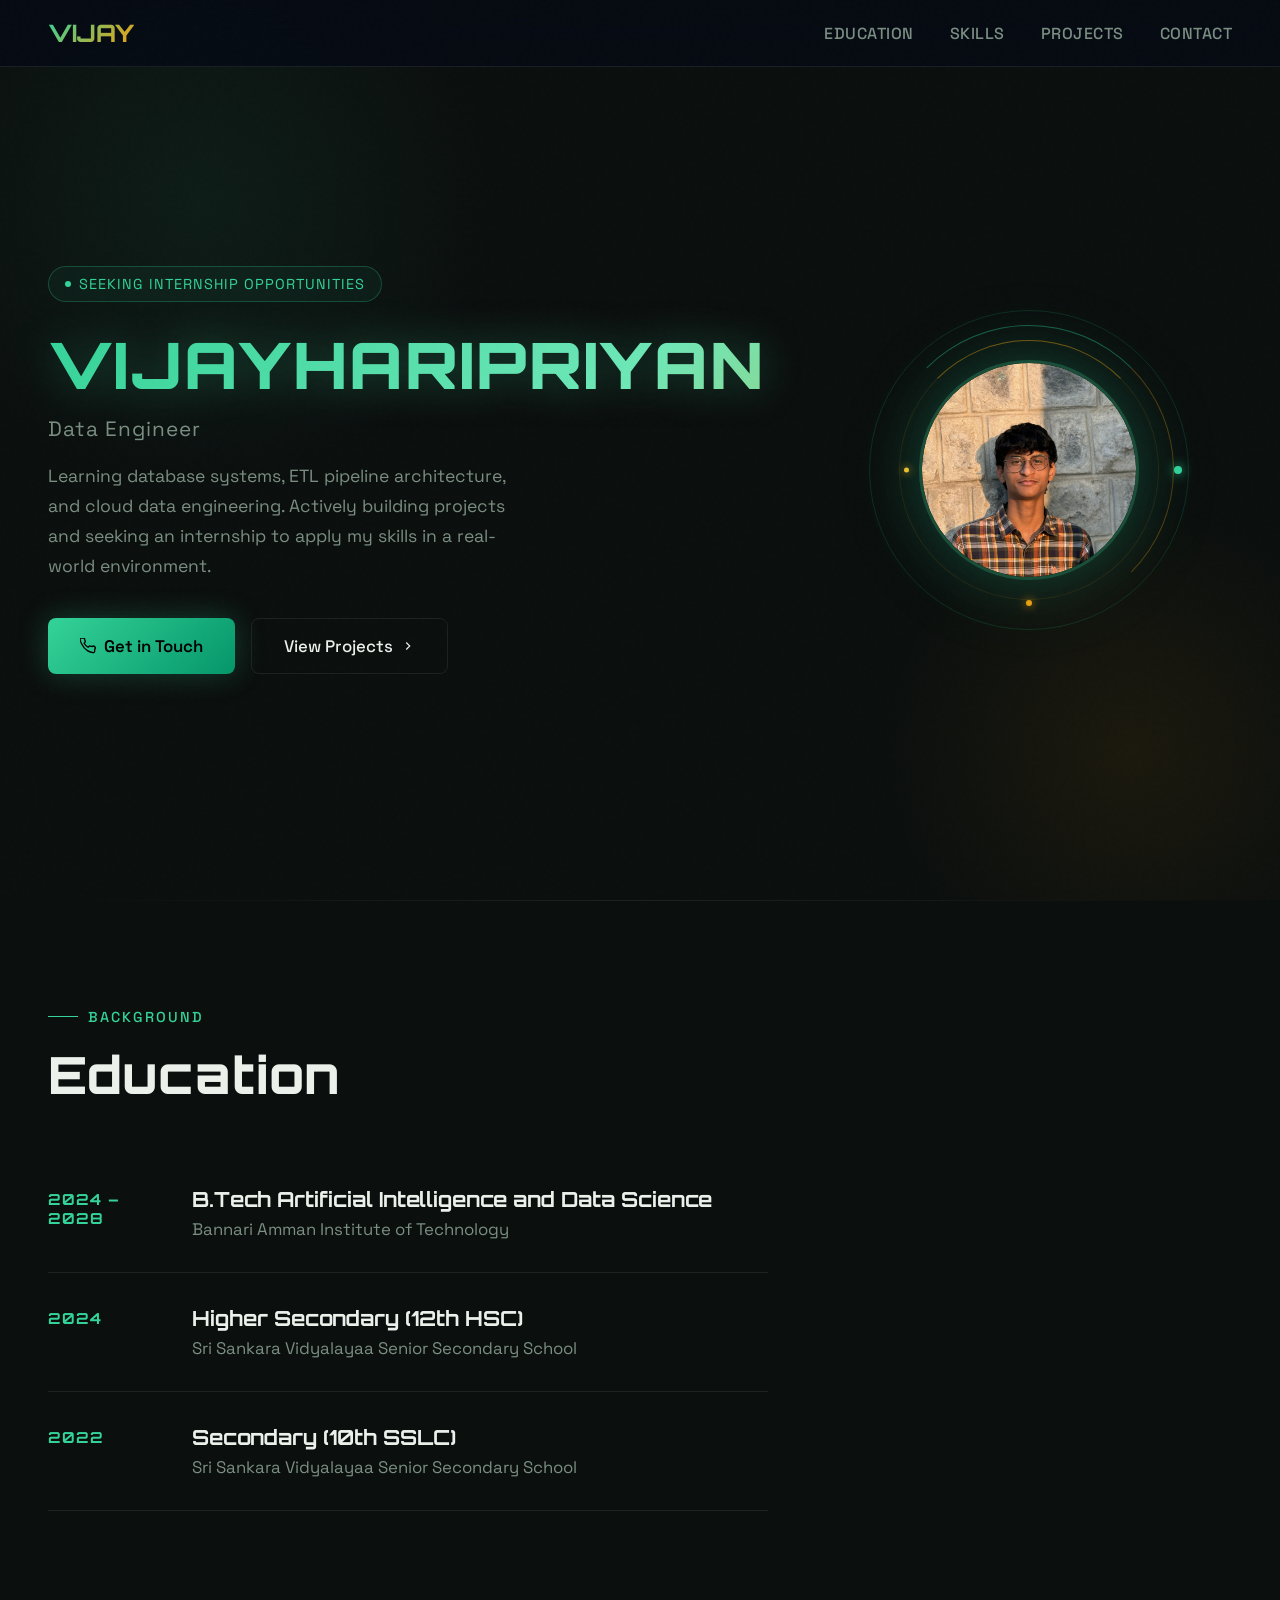
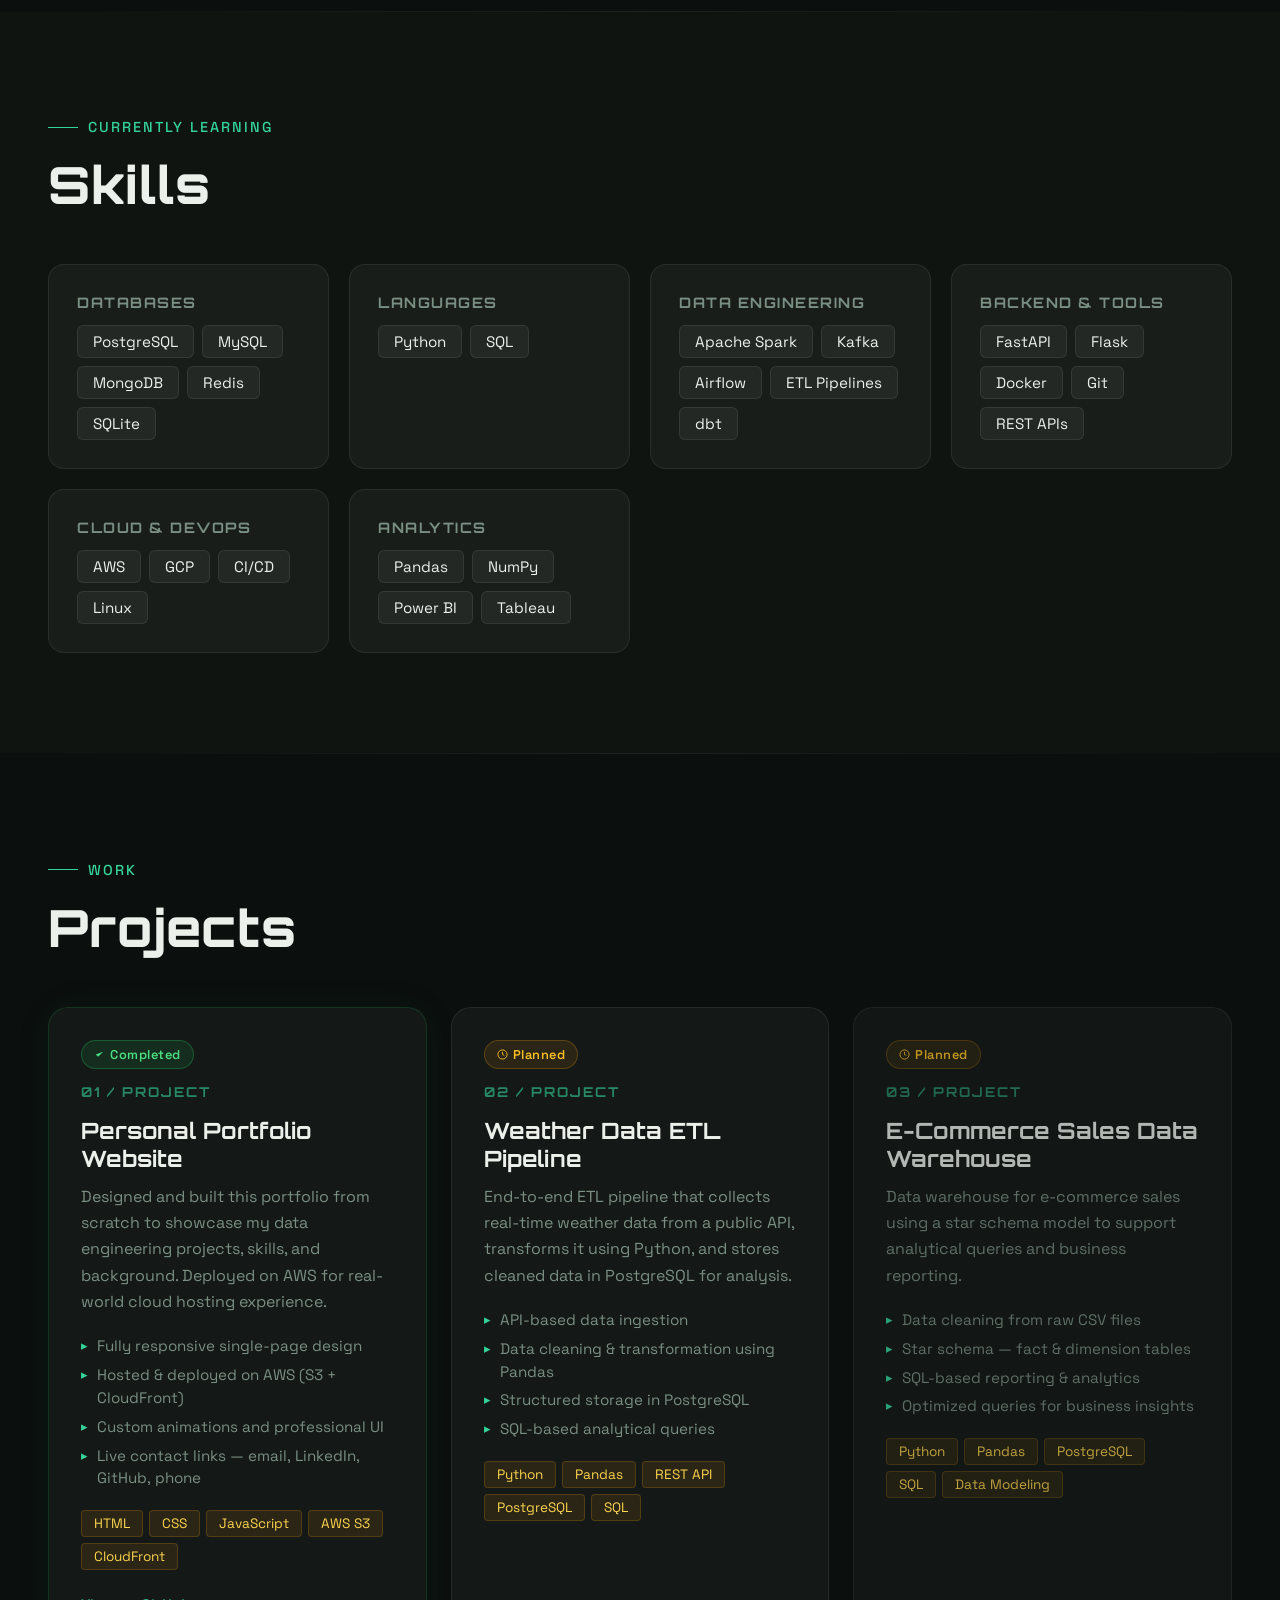
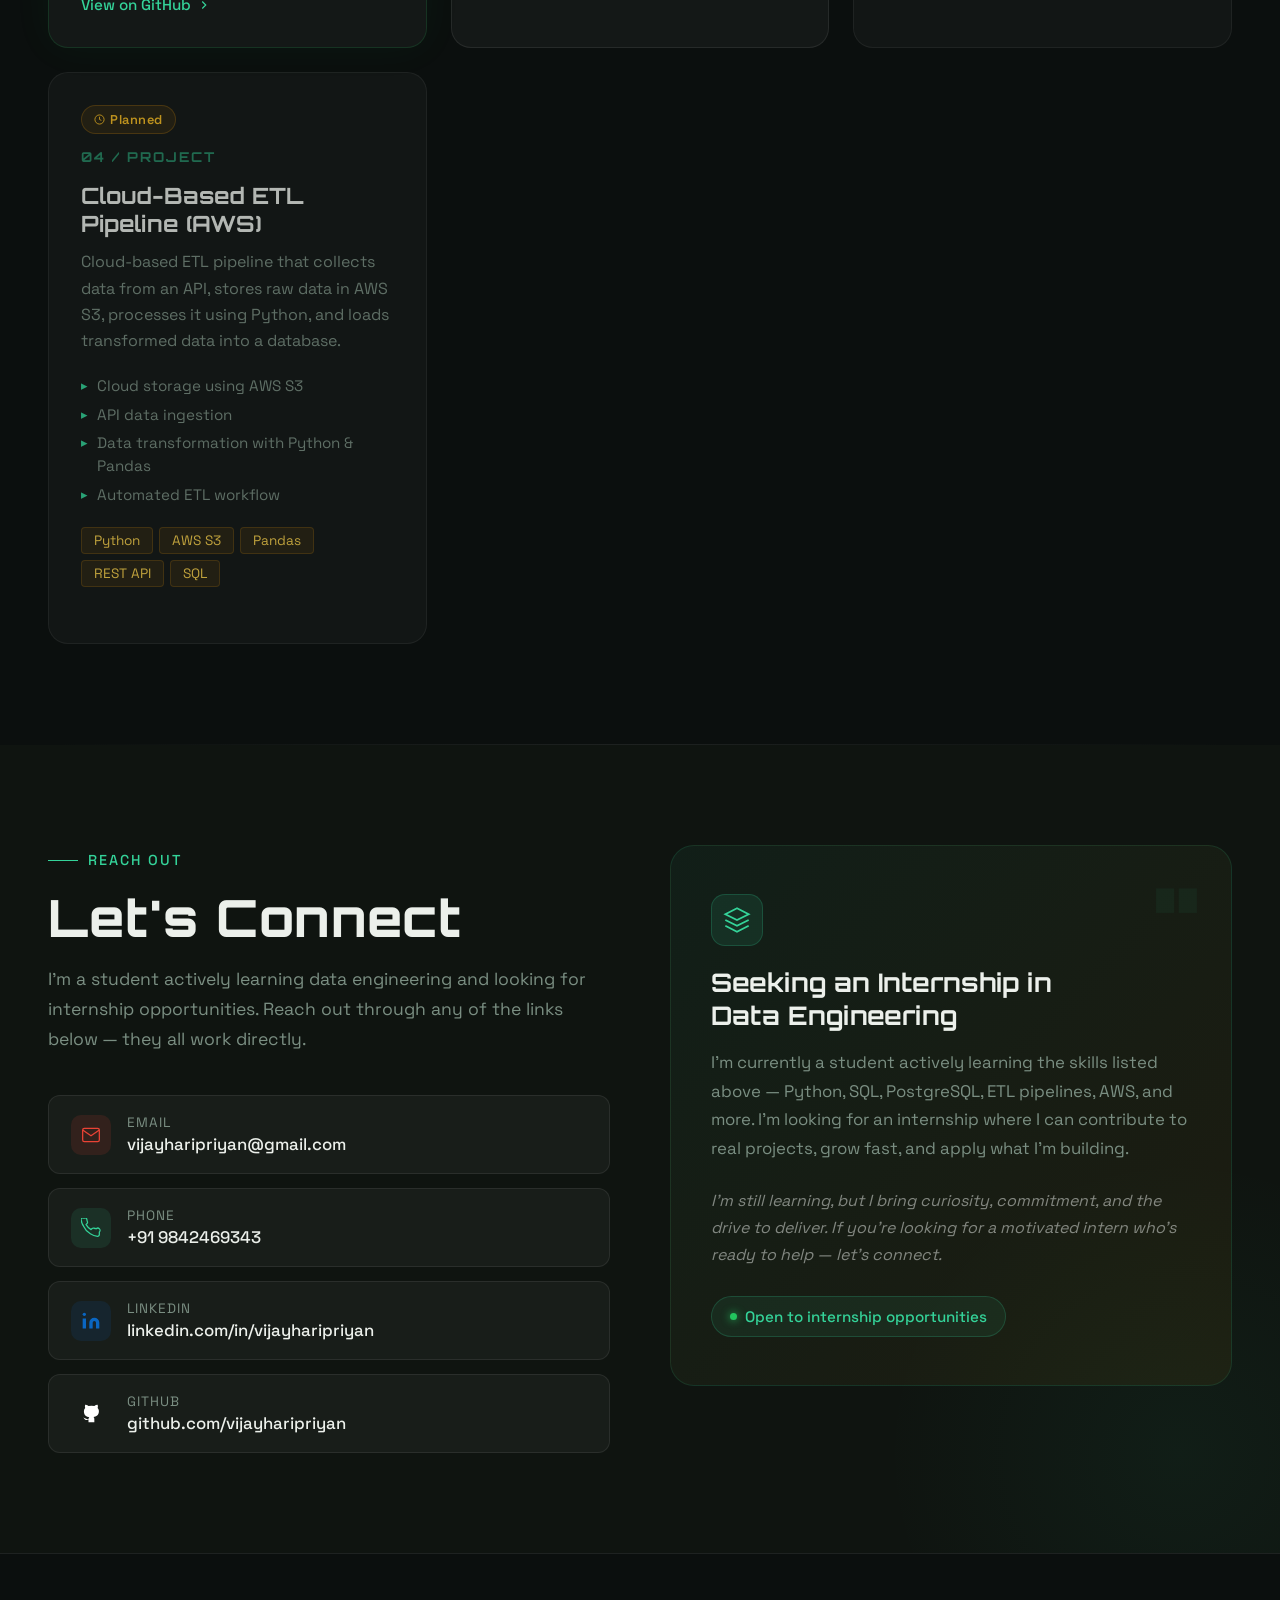
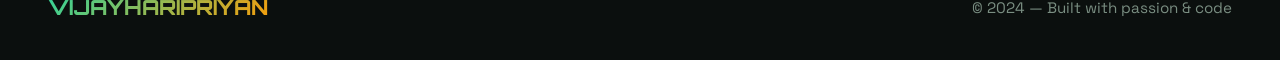
==== potofolio/index.html @ 73c19d61 "Add files via upload" ====
<!DOCTYPE html>
<html lang="en">
<head>
<meta charset="UTF-8">
<meta name="viewport" content="width=device-width, initial-scale=1.0">
<title>Vijayharipriyan — Portfolio</title>
<link href="https://fonts.googleapis.com/css2?family=Orbitron:wght@400;600;700;800;900&family=Space+Grotesk:wght@300;400;500;600;700&display=swap" rel="stylesheet">
<style>
  :root {
    --bg: #0b0f0e;
    --bg2: #0f1410;
    --card: rgba(255,255,255,0.04);
    --border: rgba(255,255,255,0.08);
    --accent1: #34d399;
    --accent2: #f59e0b;
    --accent3: #10b981;
    --text: #ecf0eb;
    --muted: #7a8e82;
    --gold: #fbbf24;
  }

  * { margin: 0; padding: 0; box-sizing: border-box; }

  html { scroll-behavior: smooth; }

  body {
    font-family: 'Space Grotesk', sans-serif;
    background: var(--bg);
    color: var(--text);
    overflow-x: hidden;
  }

  /* ── NOISE TEXTURE OVERLAY ── */
  body::before {
    content: '';
    position: fixed;
    inset: 0;
    background-image: url("data:image/svg+xml,%3Csvg viewBox='0 0 256 256' xmlns='http://www.w3.org/2000/svg'%3E%3Cfilter id='noise'%3E%3CfeTurbulence type='fractalNoise' baseFrequency='0.9' numOctaves='4' stitchTiles='stitch'/%3E%3C/filter%3E%3Crect width='100%25' height='100%25' filter='url(%23noise)' opacity='0.04'/%3E%3C/svg%3E");
    pointer-events: none;
    z-index: 9999;
    opacity: 0.35;
  }

  /* ── NAVBAR ── */
  nav {
    position: fixed;
    top: 0; left: 0; right: 0;
    z-index: 100;
    display: flex;
    align-items: center;
    justify-content: space-between;
    padding: 18px 48px;
    background: rgba(6,11,20,0.85);
    backdrop-filter: blur(20px);
    border-bottom: 1px solid var(--border);
  }

  .nav-logo {
    font-family: 'Orbitron', sans-serif;
    font-weight: 800;
    font-size: 1.5rem;
    background: linear-gradient(135deg, var(--accent1), var(--accent2));
    -webkit-background-clip: text;
    -webkit-text-fill-color: transparent;
    letter-spacing: -0.5px;
  }

  .nav-links {
    display: flex;
    gap: 36px;
    list-style: none;
  }

  .nav-links a {
    font-family: 'Space Grotesk', sans-serif;
    font-size: 1rem;
    font-weight: 500;
    color: var(--muted);
    text-decoration: none;
    letter-spacing: 0.5px;
    text-transform: uppercase;
    position: relative;
    transition: color 0.3s;
  }

  .nav-links a::after {
    content: '';
    position: absolute;
    bottom: -4px; left: 0;
    width: 0; height: 1px;
    background: var(--accent1);
    transition: width 0.3s;
  }

  .nav-links a:hover { color: var(--accent1); }
  .nav-links a:hover::after { width: 100%; }

  /* ── HERO ── */
  #hero {
    min-height: 100vh;
    display: grid;
    grid-template-columns: 1fr 1fr;
    align-items: center;
    padding: 120px 48px 80px;
    gap: 60px;
    position: relative;
    overflow: hidden;
  }

  /* Ambient light blobs */
  #hero::before {
    content: '';
    position: absolute;
    top: -100px; left: -100px;
    width: 600px; height: 600px;
    background: radial-gradient(circle, rgba(52,211,153,0.07) 0%, transparent 70%);
    animation: blobFloat 8s ease-in-out infinite;
    pointer-events: none;
  }

  #hero::after {
    content: '';
    position: absolute;
    bottom: -100px; right: -100px;
    width: 500px; height: 500px;
    background: radial-gradient(circle, rgba(245,158,11,0.07) 0%, transparent 70%);
    animation: blobFloat 10s ease-in-out infinite reverse;
    pointer-events: none;
  }

  @keyframes blobFloat {
    0%, 100% { transform: translate(0, 0) scale(1); }
    33% { transform: translate(30px, -30px) scale(1.05); }
    66% { transform: translate(-20px, 20px) scale(0.95); }
  }

  .hero-text { z-index: 1; }

  .hero-badge {
    display: inline-flex;
    align-items: center;
    gap: 8px;
    padding: 8px 16px;
    border: 1px solid rgba(52,211,153,0.25);
    border-radius: 100px;
    font-size: 0.9rem;
    color: var(--accent1);
    letter-spacing: 1px;
    text-transform: uppercase;
    margin-bottom: 28px;
    animation: fadeSlideUp 0.8s ease both;
    background: rgba(52,211,153,0.05);
  }

  .hero-badge .dot {
    width: 6px; height: 6px;
    border-radius: 50%;
    background: var(--accent1);
    animation: pulse 2s infinite;
  }

  @keyframes pulse {
    0%, 100% { opacity: 1; transform: scale(1); }
    50% { opacity: 0.4; transform: scale(0.8); }
  }

  h1 {
    font-family: 'Orbitron', sans-serif;
    font-size: clamp(3rem, 5vw, 4.5rem);
    font-weight: 900;
    line-height: 1.1;
    letter-spacing: 2px;
    animation: fadeSlideUp 0.8s 0.1s ease both;
    text-transform: uppercase;
  }

  h1 .name-highlight {
    display: block;
    background: linear-gradient(135deg, var(--accent1) 0%, #6ee7b7 40%, var(--accent2) 100%);
    -webkit-background-clip: text;
    -webkit-text-fill-color: transparent;
    background-size: 200% 200%;
    animation: gradientShift 4s ease infinite, fadeSlideUp 0.8s 0.1s ease both, textGlow 2s ease-in-out infinite;
    filter: drop-shadow(0 0 20px rgba(52,211,153,0.3));
  }

  @keyframes textGlow {
    0%, 100% { 
      filter: drop-shadow(0 0 20px rgba(52,211,153,0.3));
    }
    50% { 
      filter: drop-shadow(0 0 40px rgba(52,211,153,0.6)) drop-shadow(0 0 60px rgba(245,158,11,0.3));
    }
  }

  @keyframes gradientShift {
    0%, 100% { background-position: 0% 50%; }
    50% { background-position: 100% 50%; }
  }

  .hero-role {
    font-family: 'Space Grotesk', sans-serif;
    font-size: 1.3rem;
    color: var(--muted);
    margin-top: 16px;
    font-weight: 400;
    animation: fadeSlideUp 0.8s 0.2s ease both;
    letter-spacing: 1px;
  }

  .hero-role span { 
    color: var(--accent2); 
    font-weight: 600;
    font-family: 'Orbitron', sans-serif;
  }

  .hero-desc {
    font-size: 1.1rem;
    color: var(--muted);
    line-height: 1.7;
    margin-top: 20px;
    max-width: 480px;
    animation: fadeSlideUp 0.8s 0.3s ease both;
  }

  .hero-cta {
    display: flex;
    gap: 16px;
    margin-top: 36px;
    animation: fadeSlideUp 0.8s 0.4s ease both;
  }

  .btn-primary {
    display: inline-flex;
    align-items: center;
    gap: 8px;
    padding: 16px 32px;
    background: linear-gradient(135deg, var(--accent1), #059669);
    color: #000;
    font-family: 'Space Grotesk', sans-serif;
    font-weight: 600;
    font-size: 1.05rem;
    border-radius: 8px;
    text-decoration: none;
    border: none;
    cursor: pointer;
    transition: transform 0.2s, box-shadow 0.2s;
    box-shadow: 0 0 30px rgba(52,211,153,0.25);
  }

  .btn-primary:hover {
    transform: translateY(-2px);
    box-shadow: 0 0 50px rgba(52,211,153,0.4);
  }

  .btn-outline {
    display: inline-flex;
    align-items: center;
    gap: 8px;
    padding: 16px 32px;
    border: 1px solid var(--border);
    color: var(--text);
    font-family: 'Space Grotesk', sans-serif;
    font-weight: 500;
    font-size: 1.05rem;
    border-radius: 8px;
    text-decoration: none;
    background: transparent;
    cursor: pointer;
    transition: border-color 0.2s, background 0.2s;
  }

  .btn-outline:hover {
    border-color: var(--accent1);
    background: rgba(52,211,153,0.05);
  }

  /* ── PROFILE PHOTO AREA ── */
  .hero-visual {
    display: flex;
    justify-content: center;
    align-items: center;
    z-index: 1;
    animation: fadeSlideUp 0.8s 0.2s ease both;
  }

  .profile-ring-container {
    position: relative;
    width: 320px;
    height: 320px;
  }

  /* Outer animated rings */
  .ring {
    position: absolute;
    border-radius: 50%;
    border: 1px solid;
    top: 50%; left: 50%;
    transform: translate(-50%, -50%);
    animation: ringRotate linear infinite;
  }

  .ring-1 {
    width: 320px; height: 320px;
    border-color: rgba(52,211,153,0.15);
    animation-duration: 20s;
  }

  .ring-2 {
    width: 290px; height: 290px;
    border-color: transparent;
    border-top-color: rgba(52,211,153,0.4);
    border-right-color: rgba(245,158,11,0.3);
    animation-duration: 8s;
  }

  .ring-3 {
    width: 260px; height: 260px;
    border-color: rgba(245,158,11,0.1);
    border-top-color: rgba(245,158,11,0.45);
    animation-duration: 14s;
    animation-direction: reverse;
  }

  /* Orbit dots */
  .orbit-dot {
    position: absolute;
    width: 8px; height: 8px;
    border-radius: 50%;
    top: 50%; left: 50%;
    transform-origin: 0 0;
    animation: orbitSpin linear infinite;
  }

  .orbit-dot-1 {
    background: var(--accent1);
    width: 8px; height: 8px;
    box-shadow: 0 0 12px var(--accent1);
    animation-duration: 8s;
    transform: rotate(0deg) translateX(145px) translateY(-4px);
  }

  .orbit-dot-2 {
    background: var(--accent2);
    width: 6px; height: 6px;
    box-shadow: 0 0 10px var(--accent2);
    animation-duration: 14s;
    animation-direction: reverse;
    transform: rotate(90deg) translateX(130px) translateY(-3px);
  }

  .orbit-dot-3 {
    background: var(--gold);
    width: 5px; height: 5px;
    box-shadow: 0 0 8px var(--gold);
    animation-duration: 19s;
    transform: rotate(180deg) translateX(120px) translateY(-2.5px);
  }

  @keyframes orbitSpin {
    from { transform: rotate(0deg) translateX(145px) translateY(-4px); }
    to { transform: rotate(360deg) translateX(145px) translateY(-4px); }
  }

  .orbit-dot-2 { animation-name: orbitSpin2; }
  .orbit-dot-3 { animation-name: orbitSpin3; }

  @keyframes orbitSpin2 {
    from { transform: rotate(0deg) translateX(130px) translateY(-3px); }
    to { transform: rotate(360deg) translateX(130px) translateY(-3px); }
  }

  @keyframes orbitSpin3 {
    from { transform: rotate(60deg) translateX(120px) translateY(-2.5px); }
    to { transform: rotate(420deg) translateX(120px) translateY(-2.5px); }
  }

  @keyframes ringRotate {
    from { transform: translate(-50%,-50%) rotate(0deg); }
    to { transform: translate(-50%,-50%) rotate(360deg); }
  }

  .profile-photo-frame {
    position: absolute;
    top: 50%; left: 50%;
    transform: translate(-50%, -50%);
    width: 220px; height: 220px;
    border-radius: 50%;
    background: var(--bg2);
    border: 3px solid rgba(52,211,153,0.3);
    display: flex;
    flex-direction: column;
    align-items: center;
    justify-content: center;
    overflow: hidden;
    box-shadow:
      0 0 60px rgba(52,211,153,0.2),
      0 0 100px rgba(52,211,153,0.1),
      inset 0 0 40px rgba(52,211,153,0.05);
    animation: photoFloat 6s ease-in-out infinite, photoGlow 3s ease-in-out infinite;
  }

  @keyframes photoFloat {
    0%, 100% { 
      transform: translate(-50%, -50%) translateY(0px);
    }
    50% { 
      transform: translate(-50%, -50%) translateY(-12px);
    }
  }

  @keyframes photoGlow {
    0%, 100% { 
      box-shadow:
        0 0 60px rgba(52,211,153,0.2),
        0 0 100px rgba(52,211,153,0.1),
        inset 0 0 40px rgba(52,211,153,0.05);
      border-color: rgba(52,211,153,0.3);
    }
    50% { 
      box-shadow:
        0 0 80px rgba(52,211,153,0.4),
        0 0 140px rgba(52,211,153,0.2),
        0 0 200px rgba(245,158,11,0.1),
        inset 0 0 60px rgba(52,211,153,0.08);
      border-color: rgba(52,211,153,0.6);
    }
  }

  .profile-photo-frame:hover {
    border-color: rgba(52,211,153,0.7);
    box-shadow: 
      0 0 100px rgba(52,211,153,0.5),
      0 0 160px rgba(52,211,153,0.3),
      0 0 220px rgba(245,158,11,0.2);
    animation: photoFloat 6s ease-in-out infinite, photoGlow 1s ease-in-out infinite;
  }

  .profile-photo-frame img {
    width: 100%;
    height: 100%;
    object-fit: cover;
    border-radius: 50%;
  }

  /* ── SECTION COMMON ── */
  section {
    padding: 100px 48px;
    position: relative;
  }

  .section-label {
    display: inline-flex;
    align-items: center;
    gap: 10px;
    font-size: 0.9rem;
    letter-spacing: 2px;
    text-transform: uppercase;
    color: var(--accent1);
    margin-bottom: 16px;
    font-weight: 500;
  }

  .section-label::before {
    content: '';
    width: 30px; height: 1px;
    background: var(--accent1);
  }

  h2 {
    font-family: 'Orbitron', sans-serif;
    font-size: clamp(2.2rem, 4vw, 3.2rem);
    font-weight: 800;
    letter-spacing: 1px;
    margin-bottom: 48px;
  }

  /* ── DIVIDER ── */
  .section-divider {
    height: 1px;
    background: linear-gradient(90deg, transparent, var(--border), transparent);
    margin: 0 48px;
  }

  /* ── EDUCATION ── */
  #education { background: var(--bg); }

  .edu-timeline {
    display: flex;
    flex-direction: column;
    gap: 0;
    max-width: 720px;
  }

  .edu-item {
    display: grid;
    grid-template-columns: 120px 1fr;
    gap: 24px;
    padding: 32px 0;
    border-bottom: 1px solid var(--border);
    position: relative;
    opacity: 1;
    transform: none;
  }

  .edu-item.visible {
    opacity: 1;
    transform: none;
  }

  .edu-year {
    font-family: 'Orbitron', sans-serif;
    font-size: 0.95rem;
    font-weight: 700;
    color: var(--accent1);
    letter-spacing: 1px;
    padding-top: 4px;
  }

  .edu-content h3 {
    font-family: 'Orbitron', sans-serif;
    font-size: 1.3rem;
    font-weight: 700;
    margin-bottom: 6px;
  }

  .edu-content .institution {
    color: var(--muted);
    font-size: 1.05rem;
  }

  .edu-content .grade {
    display: inline-block;
    margin-top: 10px;
    padding: 5px 14px;
    background: rgba(52,211,153,0.08);
    border: 1px solid rgba(52,211,153,0.2);
    border-radius: 100px;
    font-size: 0.9rem;
    color: var(--accent1);
  }

  /* ── SKILLS ── */
  #skills { background: var(--bg2); }

  .skills-grid {
    display: grid;
    grid-template-columns: repeat(auto-fill, minmax(280px, 1fr));
    gap: 20px;
  }

  .skill-card {
    background: var(--card);
    border: 1px solid var(--border);
    border-radius: 16px;
    padding: 28px;
    position: relative;
    overflow: hidden;
    opacity: 1;
    transform: none;
    transition: border-color 0.3s, transform 0.3s;
  }

  .skill-card.visible {
    opacity: 1;
    transform: none;
  }

  .skill-card::before {
    content: '';
    position: absolute;
    top: 0; left: 0; right: 0;
    height: 2px;
    background: linear-gradient(90deg, var(--accent1), var(--accent2));
    transform: scaleX(0);
    transition: transform 0.4s;
  }

  .skill-card:hover::before { transform: scaleX(1); }

  .skill-card:hover {
    border-color: rgba(52,211,153,0.2);
    transform: translateY(-4px);
  }

  .skill-category {
    font-family: 'Orbitron', sans-serif;
    font-size: 0.9rem;
    font-weight: 700;
    text-transform: uppercase;
    letter-spacing: 1.5px;
    color: var(--muted);
    margin-bottom: 14px;
  }

  .skill-list {
    display: flex;
    flex-wrap: wrap;
    gap: 8px;
  }

  .skill-tag {
    padding: 6px 15px;
    background: rgba(255,255,255,0.05);
    border: 1px solid var(--border);
    border-radius: 6px;
    font-size: 0.95rem;
    color: var(--text);
    transition: background 0.2s, border-color 0.2s, color 0.2s;
  }

  .skill-tag:hover {
    background: rgba(52,211,153,0.08);
    border-color: rgba(52,211,153,0.3);
    color: var(--accent1);
  }

  /* ── PROJECTS ── */
  #projects { background: var(--bg); }

  .projects-grid {
    display: grid;
    grid-template-columns: repeat(auto-fill, minmax(320px, 1fr));
    gap: 24px;
  }

  .project-card {
    background: var(--card);
    border: 1px solid var(--border);
    border-radius: 20px;
    padding: 32px;
    position: relative;
    overflow: hidden;
    opacity: 1;
    transform: none;
    transition: border-color 0.3s, transform 0.3s, box-shadow 0.3s;
  }

  .project-card.visible {
    opacity: 1;
    transform: none;
  }

  .project-card:hover {
    border-color: rgba(52,211,153,0.2);
    transform: translateY(-6px);
    box-shadow: 0 20px 60px rgba(0,0,0,0.3), 0 0 40px rgba(52,211,153,0.05);
  }

  .project-number {
    font-family: 'Orbitron', sans-serif;
    font-size: 0.85rem;
    font-weight: 700;
    color: var(--accent1);
    letter-spacing: 2px;
    margin-bottom: 16px;
    opacity: 0.6;
  }

  .project-card h3 {
    font-family: 'Orbitron', sans-serif;
    font-size: 1.4rem;
    font-weight: 700;
    margin-bottom: 12px;
  }

  .project-card p {
    font-size: 1rem;
    color: var(--muted);
    line-height: 1.65;
    margin-bottom: 20px;
  }

  .project-tags {
    display: flex;
    flex-wrap: wrap;
    gap: 6px;
    margin-bottom: 24px;
  }

  .project-tag {
    padding: 4px 12px;
    background: rgba(245,158,11,0.1);
    border: 1px solid rgba(245,158,11,0.2);
    border-radius: 4px;
    font-size: 0.85rem;
    color: #fcd34d;
  }

  .project-link {
    display: inline-flex;
    align-items: center;
    gap: 6px;
    font-size: 0.95rem;
    color: var(--accent1);
    text-decoration: none;
    font-weight: 500;
    transition: gap 0.2s;
  }

  .project-link:hover { gap: 10px; }

  .project-status-badge {
    display: inline-flex;
    align-items: center;
    gap: 5px;
    padding: 5px 12px;
    border-radius: 100px;
    font-size: 0.8rem;
    font-weight: 600;
    letter-spacing: 0.5px;
    margin-bottom: 14px;
  }

  .completed-badge {
    background: rgba(34,197,94,0.12);
    border: 1px solid rgba(34,197,94,0.3);
    color: #4ade80;
  }

  .planned-badge {
    background: rgba(245,158,11,0.1);
    border: 1px solid rgba(245,158,11,0.25);
    color: #fbbf24;
  }

  .project-card--complete {
    border-color: rgba(34,197,94,0.15);
    box-shadow: 0 0 40px rgba(34,197,94,0.05);
  }

  .project-card--planned {
    opacity: 0.75;
  }

  .project-card--planned:hover {
    opacity: 1;
  }

  /* ── PROJECT FEATURES ── */
  .project-features {
    list-style: none;
    margin-bottom: 20px;
    display: flex;
    flex-direction: column;
    gap: 6px;
  }

  .project-features li {
    font-size: 0.95rem;
    color: var(--muted);
    padding-left: 16px;
    position: relative;
    line-height: 1.5;
  }

  .project-features li::before {
    content: '▸';
    position: absolute;
    left: 0;
    color: var(--accent1);
    font-size: 0.8rem;
    top: 1px;
  }

  /* ── CONTACT ── */
  #contact {
    background: var(--bg2);
    position: relative;
    overflow: hidden;
  }

  #contact::before {
    content: '';
    position: absolute;
    bottom: -200px; right: -200px;
    width: 600px; height: 600px;
    background: radial-gradient(circle, rgba(52,211,153,0.05) 0%, transparent 70%);
    pointer-events: none;
  }

  .contact-grid {
    display: grid;
    grid-template-columns: 1fr 1fr;
    gap: 60px;
    align-items: start;
  }

  .contact-info h2 {
    margin-bottom: 16px;
  }

  .contact-desc {
    color: var(--muted);
    font-size: 1.1rem;
    line-height: 1.7;
    margin-bottom: 40px;
  }

  .contact-links {
    display: flex;
    flex-direction: column;
    gap: 14px;
  }

  .contact-link {
    display: flex;
    align-items: center;
    gap: 16px;
    padding: 18px 22px;
    background: var(--card);
    border: 1px solid var(--border);
    border-radius: 12px;
    text-decoration: none;
    color: var(--text);
    transition: border-color 0.25s, background 0.25s, transform 0.25s;
    cursor: pointer;
  }

  .contact-link:hover {
    border-color: rgba(52,211,153,0.35);
    background: rgba(52,211,153,0.05);
    transform: translateX(6px);
  }

  .contact-link-icon {
    width: 40px; height: 40px;
    border-radius: 10px;
    display: flex;
    align-items: center;
    justify-content: center;
    flex-shrink: 0;
  }

  .icon-gmail { background: rgba(234,67,53,0.12); }
  .icon-linkedin { background: rgba(10,102,194,0.12); }
  .icon-github { background: rgba(255,255,255,0.06); }
  .icon-phone { background: rgba(52,211,153,0.1); }

  .contact-link-icon svg {
    width: 20px; height: 20px;
  }

  .contact-link-info {
    display: flex;
    flex-direction: column;
    gap: 2px;
  }

  .contact-link-label {
    font-size: 0.85rem;
    color: var(--muted);
    text-transform: uppercase;
    letter-spacing: 1px;
  }

  .contact-link-value {
    font-size: 1.05rem;
    font-weight: 500;
  }

  .contact-link-arrow {
    margin-left: auto;
    color: var(--muted);
    opacity: 0;
    transition: opacity 0.2s, transform 0.2s;
  }

  .contact-link:hover .contact-link-arrow {
    opacity: 1;
    transform: translateX(4px);
  }

  /* Right side - big contact card */
  .contact-card {
    background: linear-gradient(135deg, rgba(52,211,153,0.06), rgba(245,158,11,0.06));
    border: 1px solid rgba(52,211,153,0.12);
    border-radius: 24px;
    padding: 48px 40px;
    position: relative;
    overflow: hidden;
  }

  .intern-icon {
    width: 52px; height: 52px;
    border-radius: 14px;
    background: rgba(52,211,153,0.1);
    border: 1px solid rgba(52,211,153,0.2);
    display: flex;
    align-items: center;
    justify-content: center;
    margin-bottom: 20px;
  }

  .intern-note {
    font-size: 1rem !important;
    color: rgba(236,240,235,0.5) !important;
    font-style: italic;
    margin-top: -4px !important;
  }

  .contact-card::before {
    content: '"';
    position: absolute;
    top: 20px; right: 30px;
    font-size: 8rem;
    color: rgba(52,211,153,0.06);
    font-family: 'Orbitron', sans-serif;
    font-weight: 800;
    line-height: 1;
  }

  .contact-card h3 {
    font-family: 'Orbitron', sans-serif;
    font-size: 1.6rem;
    font-weight: 700;
    margin-bottom: 16px;
    line-height: 1.3;
  }

  .contact-card p {
    color: var(--muted);
    font-size: 1.05rem;
    line-height: 1.7;
    margin-bottom: 28px;
  }

  .availability-badge {
    display: inline-flex;
    align-items: center;
    gap: 8px;
    padding: 10px 18px;
    background: rgba(52,211,153,0.08);
    border: 1px solid rgba(52,211,153,0.2);
    border-radius: 100px;
    font-size: 0.95rem;
    color: var(--accent1);
    font-weight: 500;
  }

  .availability-badge .dot {
    width: 7px; height: 7px;
    border-radius: 50%;
    background: #22c55e;
    animation: pulse 2s infinite;
    box-shadow: 0 0 8px #22c55e;
  }

  /* ── FOOTER ── */
  footer {
    padding: 40px 48px;
    border-top: 1px solid var(--border);
    display: flex;
    align-items: center;
    justify-content: space-between;
  }

  .footer-text {
    font-size: 0.95rem;
    color: var(--muted);
  }

  .footer-logo {
    font-family: 'Orbitron', sans-serif;
    font-weight: 800;
    font-size: 1.3rem;
    background: linear-gradient(135deg, var(--accent1), var(--accent2));
    -webkit-background-clip: text;
    -webkit-text-fill-color: transparent;
  }

  /* ── SCROLL ANIMATION ── */
  @keyframes fadeSlideUp {
    from { opacity: 0; transform: translateY(24px); }
    to { opacity: 1; transform: translateY(0); }
  }

  /* ── SCROLLBAR ── */
  ::-webkit-scrollbar { width: 4px; }
  ::-webkit-scrollbar-track { background: var(--bg); }
  ::-webkit-scrollbar-thumb { background: rgba(52,211,153,0.2); border-radius: 2px; }

  /* ── RESPONSIVE ── */
  @media (max-width: 768px) {
    nav { padding: 16px 24px; }
    .nav-links { gap: 20px; }
    #hero { grid-template-columns: 1fr; padding: 100px 24px 60px; text-align: center; }
    #hero::before, #hero::after { display: none; }
    .hero-cta { justify-content: center; }
    .hero-visual { order: -1; }
    .profile-ring-container { width: 240px; height: 240px; }
    .ring-1 { width: 240px; height: 240px; }
    .ring-2 { width: 215px; height: 215px; }
    .ring-3 { width: 190px; height: 190px; }
    .profile-photo-frame { width: 165px; height: 165px; }
    section { padding: 70px 24px; }
    .contact-grid { grid-template-columns: 1fr; }
    footer { flex-direction: column; gap: 12px; text-align: center; }
    .section-divider { margin: 0 24px; }
  }
</style>
</head>
<body>

<!-- NAV -->
<nav>
  <span class="nav-logo">VIJAY</span>
  <ul class="nav-links">
    <li><a href="#education">Education</a></li>
    <li><a href="#skills">Skills</a></li>
    <li><a href="#projects">Projects</a></li>
    <li><a href="#contact">Contact</a></li>
  </ul>
</nav>

<!-- HERO -->
<section id="hero">
  <div class="hero-text">
    <div class="hero-badge">
      <span class="dot"></span>
      Seeking Internship Opportunities
    </div>
    <h1>
      <span class="name-highlight">VIJAYHARIPRIYAN</span>
    </h1>
    <p class="hero-role">Data Engineer</p>
    <p class="hero-desc">
      Learning database systems, ETL pipeline architecture, and cloud data engineering.
      Actively building projects and seeking an internship to apply my skills in a real-world environment.
    </p>
    <div class="hero-cta">
      <a href="#contact" class="btn-primary">
        <svg width="16" height="16" viewBox="0 0 24 24" fill="none" stroke="currentColor" stroke-width="2"><path d="M22 16.92v3a2 2 0 01-2.18 2 19.79 19.79 0 01-8.63-3.07A19.5 19.5 0 013.07 9.82 19.79 19.79 0 01.01 1.18 2 2 0 012 0h3a2 2 0 012 1.72c.127.96.361 1.903.7 2.81a2 2 0 01-.45 2.11L6.09 7.91a16 16 0 006 6l1.27-1.27a2 2 0 012.11-.45c.907.339 1.85.573 2.81.7A2 2 0 0122 16.92z"/></svg>
        Get in Touch
      </a>
      <a href="#projects" class="btn-outline">
        View Projects
        <svg width="14" height="14" viewBox="0 0 24 24" fill="none" stroke="currentColor" stroke-width="2"><polyline points="9 18 15 12 9 6"/></svg>
      </a>
    </div>
  </div>

  <div class="hero-visual">
    <div class="profile-ring-container">
      <div class="ring ring-1"></div>
      <div class="ring ring-2"></div>
      <div class="ring ring-3"></div>
      <div class="orbit-dot orbit-dot-1"></div>
      <div class="orbit-dot orbit-dot-2"></div>
      <div class="orbit-dot orbit-dot-3"></div>
      <div class="profile-photo-frame">
        <img src="photo.jpg" alt="Vijayharipriyan Profile Photo"/>
      </div>
    </div>
  </div>
</section>

<div class="section-divider"></div>

<!-- EDUCATION -->
<section id="education">
  <div class="section-label">Background</div>
  <h2>Education</h2>
  <div class="edu-timeline">
    <div class="edu-item">
      <div class="edu-year">2024 – 2028</div>
      <div class="edu-content">
        <h3>B.Tech Artificial Intelligence and Data Science</h3>
        <p class="institution">Bannari Amman Institute of Technology</p>
      </div>
    </div>
    <div class="edu-item">
      <div class="edu-year">2024</div>
      <div class="edu-content">
        <h3>Higher Secondary (12th HSC)</h3>
        <p class="institution">Sri Sankara Vidyalayaa Senior Secondary School</p>
      </div>
    </div>
    <div class="edu-item">
      <div class="edu-year">2022</div>
      <div class="edu-content">
        <h3>Secondary (10th SSLC)</h3>
        <p class="institution">Sri Sankara Vidyalayaa Senior Secondary School</p>
      </div>
    </div>
  </div>
</section>

<div class="section-divider"></div>

<!-- SKILLS -->
<section id="skills">
  <div class="section-label">Currently Learning</div>
  <h2>Skills</h2>
  <div class="skills-grid">
    <div class="skill-card">
      <div class="skill-category">Databases</div>
      <div class="skill-list">
        <span class="skill-tag">PostgreSQL</span>
        <span class="skill-tag">MySQL</span>
        <span class="skill-tag">MongoDB</span>
        <span class="skill-tag">Redis</span>
        <span class="skill-tag">SQLite</span>
      </div>
    </div>
    <div class="skill-card">
      <div class="skill-category">Languages</div>
      <div class="skill-list">
        <span class="skill-tag">Python</span>
        <span class="skill-tag">SQL</span>
      </div>
    </div>
    <div class="skill-card">
      <div class="skill-category">Data Engineering</div>
      <div class="skill-list">
        <span class="skill-tag">Apache Spark</span>
        <span class="skill-tag">Kafka</span>
        <span class="skill-tag">Airflow</span>
        <span class="skill-tag">ETL Pipelines</span>
        <span class="skill-tag">dbt</span>
      </div>
    </div>
    <div class="skill-card">
      <div class="skill-category">Backend & Tools</div>
      <div class="skill-list">
        <span class="skill-tag">FastAPI</span>
        <span class="skill-tag">Flask</span>
        <span class="skill-tag">Docker</span>
        <span class="skill-tag">Git</span>
        <span class="skill-tag">REST APIs</span>
      </div>
    </div>
    <div class="skill-card">
      <div class="skill-category">Cloud & DevOps</div>
      <div class="skill-list">
        <span class="skill-tag">AWS</span>
        <span class="skill-tag">GCP</span>
        <span class="skill-tag">CI/CD</span>
        <span class="skill-tag">Linux</span>
      </div>
    </div>
    <div class="skill-card">
      <div class="skill-category">Analytics</div>
      <div class="skill-list">
        <span class="skill-tag">Pandas</span>
        <span class="skill-tag">NumPy</span>
        <span class="skill-tag">Power BI</span>
        <span class="skill-tag">Tableau</span>
      </div>
    </div>
  </div>
</section>

<div class="section-divider"></div>

<!-- PROJECTS -->
<section id="projects">
  <div class="section-label">Work</div>
  <h2>Projects</h2>

  <div class="projects-grid">

    <div class="project-card project-card--complete">
      <div class="project-status-badge completed-badge">
        <svg width="11" height="11" viewBox="0 0 24 24" fill="currentColor"><path d="M20 6L9 17l-5-5"/></svg>
        Completed
      </div>
      <div class="project-number">01 / PROJECT</div>
      <h3>Personal Portfolio Website</h3>
      <p>Designed and built this portfolio from scratch to showcase my data engineering projects, skills, and background. Deployed on AWS for real-world cloud hosting experience.</p>
      <ul class="project-features">
        <li>Fully responsive single-page design</li>
        <li>Hosted &amp; deployed on AWS (S3 + CloudFront)</li>
        <li>Custom animations and professional UI</li>
        <li>Live contact links — email, LinkedIn, GitHub, phone</li>
      </ul>
      <div class="project-tags">
        <span class="project-tag">HTML</span>
        <span class="project-tag">CSS</span>
        <span class="project-tag">JavaScript</span>
        <span class="project-tag">AWS S3</span>
        <span class="project-tag">CloudFront</span>
      </div>
      <a href="https://github.com/vijayharipriyan" target="_blank" rel="noopener noreferrer" class="project-link">
        View on GitHub
        <svg width="14" height="14" viewBox="0 0 24 24" fill="none" stroke="currentColor" stroke-width="2"><polyline points="9 18 15 12 9 6"/></svg>
      </a>
    </div>

    <div class="project-card project-card--planned">
      <div class="project-status-badge planned-badge">
        <svg width="11" height="11" viewBox="0 0 24 24" fill="none" stroke="currentColor" stroke-width="2"><circle cx="12" cy="12" r="10"/><polyline points="12 6 12 12 16 14"/></svg>
        Planned
      </div>
      <div class="project-number">02 / PROJECT</div>
      <h3>Weather Data ETL Pipeline</h3>
      <p>End-to-end ETL pipeline that collects real-time weather data from a public API, transforms it using Python, and stores cleaned data in PostgreSQL for analysis.</p>
      <ul class="project-features">
        <li>API-based data ingestion</li>
        <li>Data cleaning &amp; transformation using Pandas</li>
        <li>Structured storage in PostgreSQL</li>
        <li>SQL-based analytical queries</li>
      </ul>
      <div class="project-tags">
        <span class="project-tag">Python</span>
        <span class="project-tag">Pandas</span>
        <span class="project-tag">REST API</span>
        <span class="project-tag">PostgreSQL</span>
        <span class="project-tag">SQL</span>
      </div>
    </div>

    <div class="project-card project-card--planned">
      <div class="project-status-badge planned-badge">
        <svg width="11" height="11" viewBox="0 0 24 24" fill="none" stroke="currentColor" stroke-width="2"><circle cx="12" cy="12" r="10"/><polyline points="12 6 12 12 16 14"/></svg>
        Planned
      </div>
      <div class="project-number">03 / PROJECT</div>
      <h3>E-Commerce Sales Data Warehouse</h3>
      <p>Data warehouse for e-commerce sales using a star schema model to support analytical queries and business reporting.</p>
      <ul class="project-features">
        <li>Data cleaning from raw CSV files</li>
        <li>Star schema — fact &amp; dimension tables</li>
        <li>SQL-based reporting &amp; analytics</li>
        <li>Optimized queries for business insights</li>
      </ul>
      <div class="project-tags">
        <span class="project-tag">Python</span>
        <span class="project-tag">Pandas</span>
        <span class="project-tag">PostgreSQL</span>
        <span class="project-tag">SQL</span>
        <span class="project-tag">Data Modeling</span>
      </div>
    </div>

    <div class="project-card project-card--planned">
      <div class="project-status-badge planned-badge">
        <svg width="11" height="11" viewBox="0 0 24 24" fill="none" stroke="currentColor" stroke-width="2"><circle cx="12" cy="12" r="10"/><polyline points="12 6 12 12 16 14"/></svg>
        Planned
      </div>
      <div class="project-number">04 / PROJECT</div>
      <h3>Cloud-Based ETL Pipeline (AWS)</h3>
      <p>Cloud-based ETL pipeline that collects data from an API, stores raw data in AWS S3, processes it using Python, and loads transformed data into a database.</p>
      <ul class="project-features">
        <li>Cloud storage using AWS S3</li>
        <li>API data ingestion</li>
        <li>Data transformation with Python &amp; Pandas</li>
        <li>Automated ETL workflow</li>
      </ul>
      <div class="project-tags">
        <span class="project-tag">Python</span>
        <span class="project-tag">AWS S3</span>
        <span class="project-tag">Pandas</span>
        <span class="project-tag">REST API</span>
        <span class="project-tag">SQL</span>
      </div>
    </div>

  </div>
</section>

<div class="section-divider"></div>

<!-- CONTACT -->
<section id="contact">
  <div class="contact-grid">
    <div class="contact-info">
      <div class="section-label">Reach Out</div>
      <h2>Let's Connect</h2>
      <p class="contact-desc">
        I'm a student actively learning data engineering and looking for internship opportunities.
        Reach out through any of the links below — they all work directly.
      </p>

      <div class="contact-links">
        <!-- GMAIL -->
        <a href="mailto:vijayharipriyan@gmail.com" class="contact-link">
          <div class="contact-link-icon icon-gmail">
            <svg viewBox="0 0 24 24" fill="none">
              <path d="M4 4h16c1.1 0 2 .9 2 2v12c0 1.1-.9 2-2 2H4c-1.1 0-2-.9-2-2V6c0-1.1.9-2 2-2z" stroke="#ea4335" stroke-width="1.5"/>
              <polyline points="22,6 12,13 2,6" stroke="#ea4335" stroke-width="1.5"/>
            </svg>
          </div>
          <div class="contact-link-info">
            <span class="contact-link-label">Email</span>
            <span class="contact-link-value">vijayharipriyan@gmail.com</span>
          </div>
          <span class="contact-link-arrow">→</span>
        </a>

        <!-- PHONE -->
        <a href="tel:+919842469343" class="contact-link">
          <div class="contact-link-icon icon-phone">
            <svg viewBox="0 0 24 24" fill="none" stroke="var(--accent1)" stroke-width="1.5">
              <path d="M22 16.92v3a2 2 0 01-2.18 2 19.79 19.79 0 01-8.63-3.07A19.5 19.5 0 013.07 9.82 19.79 19.79 0 01.01 1.18 2 2 0 012 0h3a2 2 0 012 1.72c.127.96.361 1.903.7 2.81a2 2 0 01-.45 2.11L6.09 7.91a16 16 0 006 6l1.27-1.27a2 2 0 012.11-.45c.907.339 1.85.573 2.81.7A2 2 0 0122 16.92z"/>
            </svg>
          </div>
          <div class="contact-link-info">
            <span class="contact-link-label">Phone</span>
            <span class="contact-link-value">+91 9842469343</span>
          </div>
          <span class="contact-link-arrow">→</span>
        </a>

        <!-- LINKEDIN -->
        <a href="https://linkedin.com/in/vijayharipriyan" target="_blank" rel="noopener noreferrer" class="contact-link">
          <div class="contact-link-icon icon-linkedin">
            <svg viewBox="0 0 24 24" fill="#0a66c2">
              <path d="M16 8a6 6 0 016 6v7h-4v-7a2 2 0 00-2-2 2 2 0 00-2 2v7h-4v-7a6 6 0 016-6z"/>
              <rect x="2" y="9" width="4" height="12" fill="#0a66c2"/>
              <circle cx="4" cy="4" r="2" fill="#0a66c2"/>
            </svg>
          </div>
          <div class="contact-link-info">
            <span class="contact-link-label">LinkedIn</span>
            <span class="contact-link-value">linkedin.com/in/vijayharipriyan</span>
          </div>
          <span class="contact-link-arrow">→</span>
        </a>

        <!-- GITHUB -->
        <a href="https://github.com/vijayharipriyan" target="_blank" rel="noopener noreferrer" class="contact-link">
          <div class="contact-link-icon">
            <svg viewBox="0 0 24 24" fill="white">
              <path d="M9 19c-5 1.5-5-2.5-7-3m14 6v-3.87a3.37 3.37 0 00-.94-2.61c3.14-.35 6.44-1.54 6.44-7A5.44 5.44 0 0020 4.77 5.07 5.07 0 0019.91 1S18.73.65 16 2.48a13.38 13.38 0 00-7 0C6.27.65 5.09 1 5.09 1A5.07 5.07 0 005 4.77a5.44 5.44 0 00-1.5 3.78c0 5.42 3.3 6.61 6.44 7A3.37 3.37 0 009 18.13V22"/>
            </svg>
          </div>
          <div class="contact-link-info">
            <span class="contact-link-label">GitHub</span>
            <span class="contact-link-value">github.com/vijayharipriyan</span>
          </div>
          <span class="contact-link-arrow">→</span>
        </a>
      </div>
    </div>

    <div class="contact-card">
      <div class="intern-icon">
        <svg width="28" height="28" viewBox="0 0 24 24" fill="none" stroke="var(--accent1)" stroke-width="1.5">
          <path d="M12 2L2 7l10 5 10-5-10-5z"/>
          <path d="M2 17l10 5 10-5"/>
          <path d="M2 12l10 5 10-5"/>
        </svg>
      </div>
      <h3>Seeking an Internship in<br>Data Engineering</h3>
      <p>
        I'm currently a student actively learning the skills listed above — Python, SQL, PostgreSQL, ETL pipelines, AWS, and more. I'm looking for an internship where I can contribute to real projects, grow fast, and apply what I'm building.
      </p>
      <p class="intern-note">
        I'm still learning, but I bring curiosity, commitment, and the drive to deliver. If you're looking for a motivated intern who's ready to help — let's connect.
      </p>
      <div class="availability-badge">
        <span class="dot"></span>
        Open to internship opportunities
      </div>
    </div>
  </div>
</section>

<!-- FOOTER -->
<footer>
  <span class="footer-logo">VIJAYHARIPRIYAN</span>
  <span class="footer-text">© 2024 — Built with passion & code</span>
</footer>

<script>
  // ── SCROLL REVEAL ──
  function revealElements() {
    const allItems = document.querySelectorAll('.edu-item, .skill-card, .project-card');
    allItems.forEach((el, i) => {
      const rect = el.getBoundingClientRect();
      if (rect.top < window.innerHeight + 100) {
        setTimeout(() => el.classList.add('visible'), i * 80);
      }
    });
  }

  // Run on load immediately
  revealElements();
  // Also run on scroll
  window.addEventListener('scroll', revealElements);
  // Also run after short delay to catch anything missed
  setTimeout(revealElements, 300);
  setTimeout(revealElements, 800);

  // ── ACTIVE NAV ──
  const sections = document.querySelectorAll('section[id]');
  const navLinks = document.querySelectorAll('.nav-links a');

  window.addEventListener('scroll', () => {
    let current = '';
    sections.forEach(s => {
      if (window.scrollY >= s.offsetTop - 100) current = s.id;
    });
    navLinks.forEach(a => {
      a.style.color = a.getAttribute('href') === '#' + current
        ? 'var(--accent1)' : '';
    });
  });

</script>
</body>
</html>
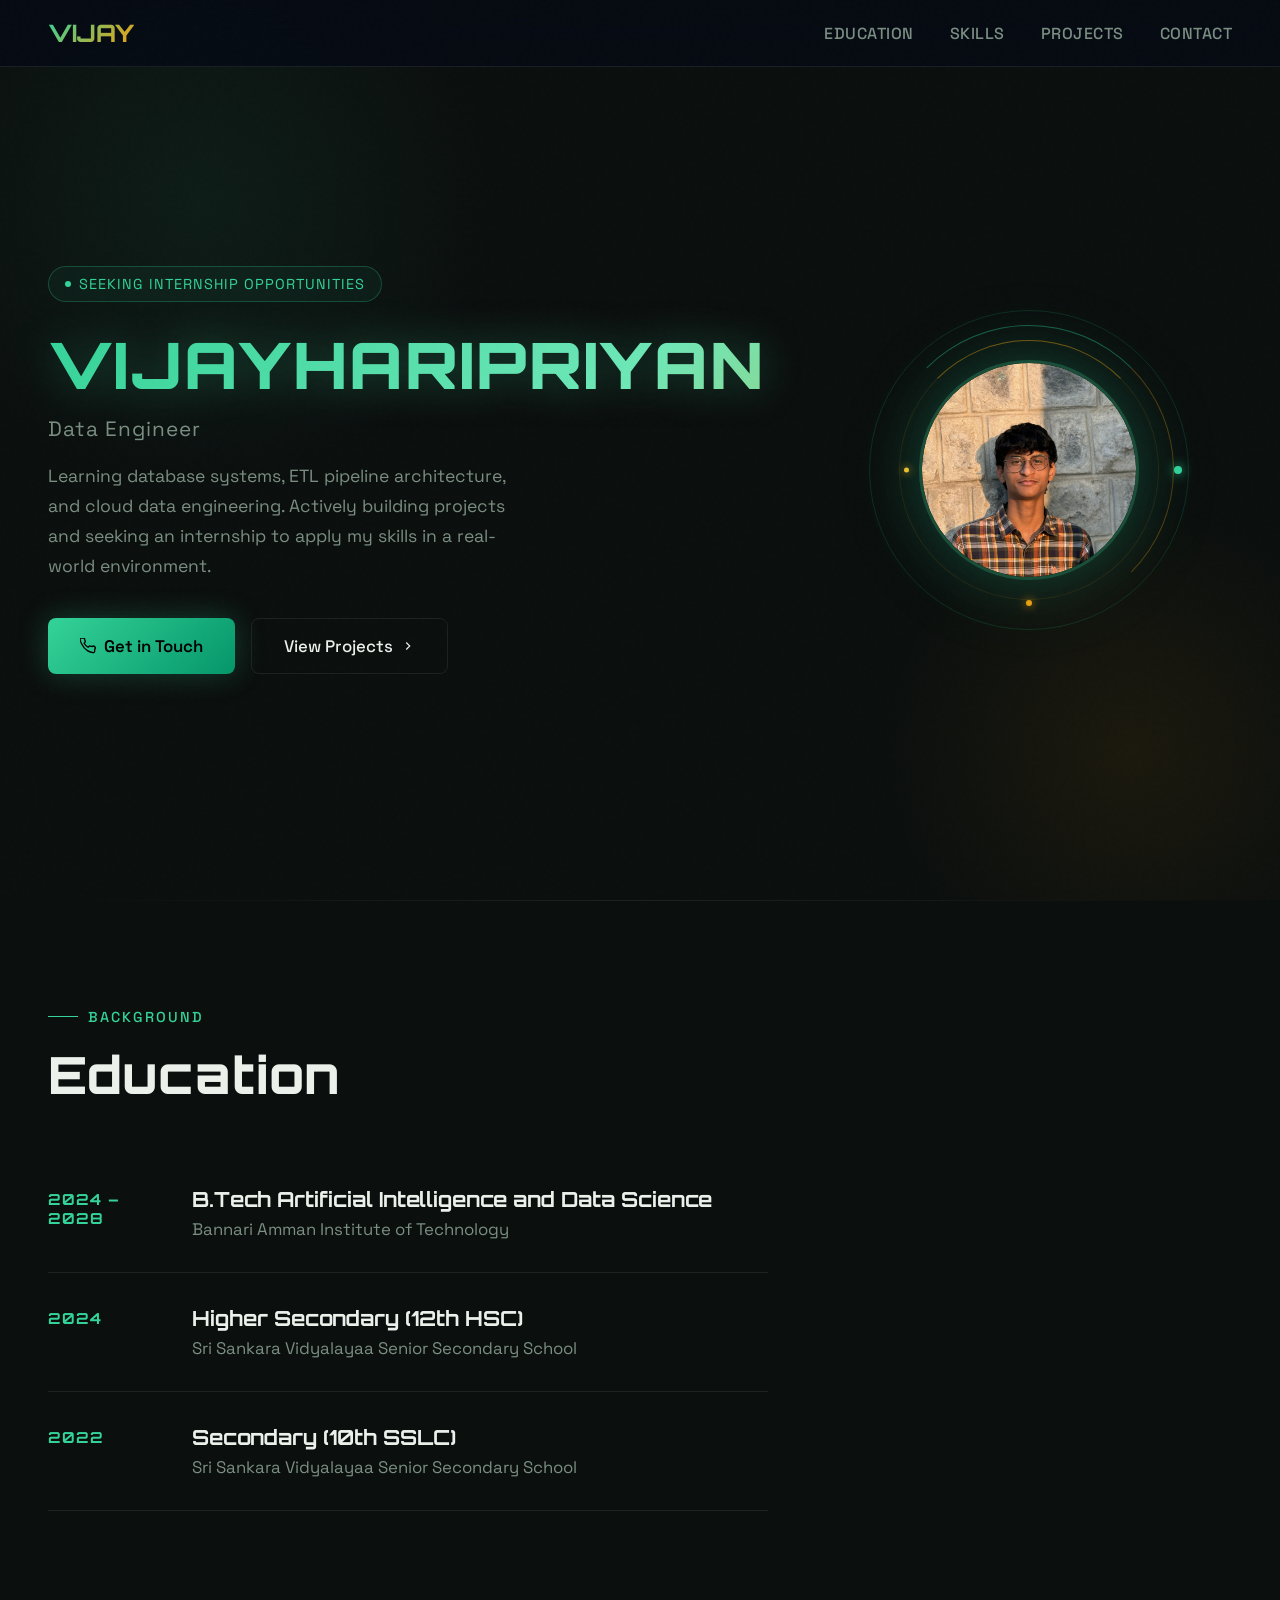
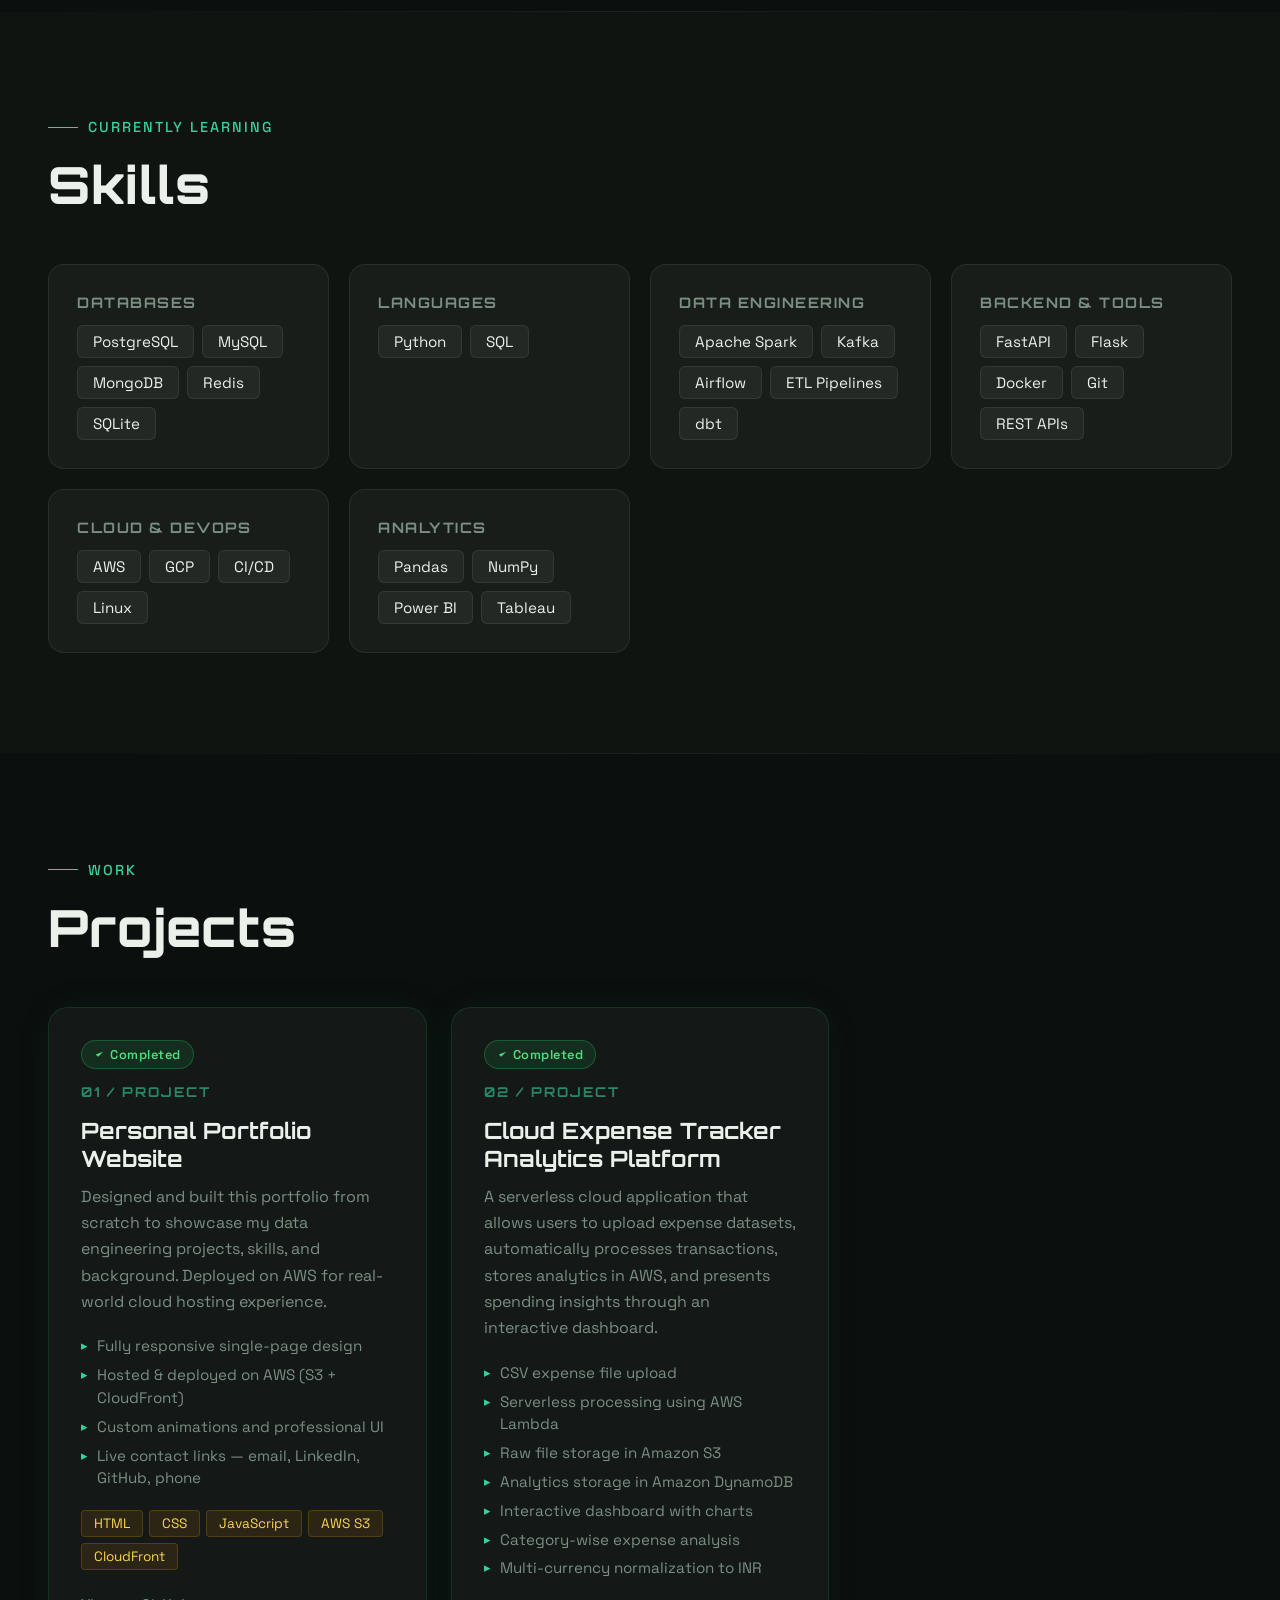
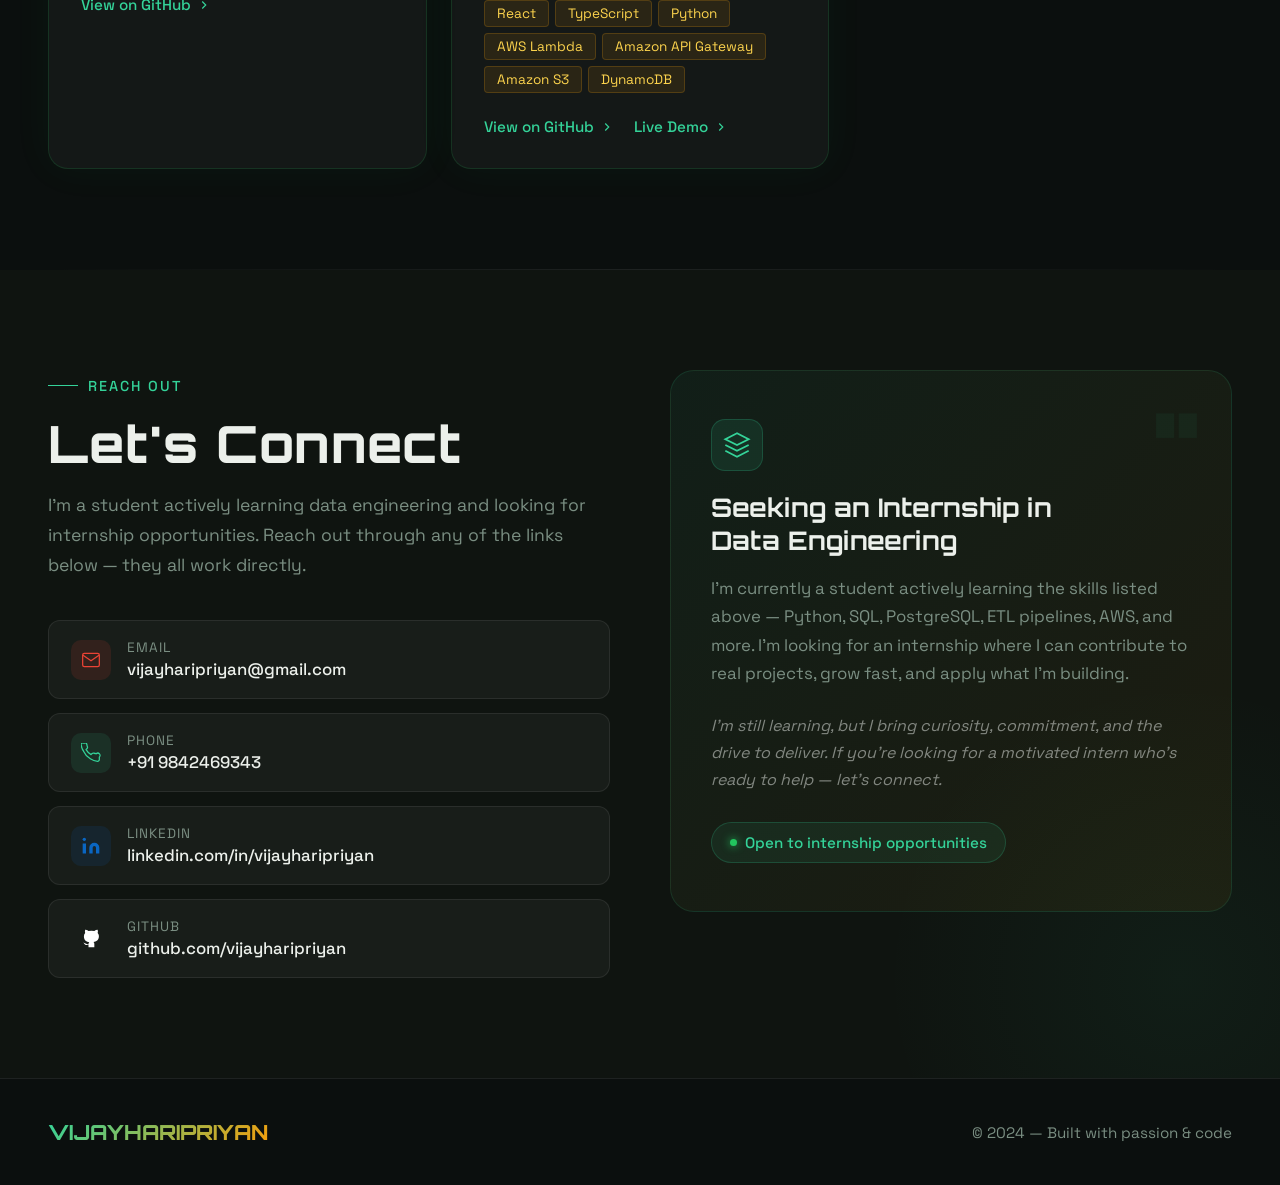
==== commit c25b6a2b: "Updated project" ====
--- a/potofolio/index.html
+++ b/potofolio/index.html
@@ -1187,75 +1187,43 @@
       </a>
     </div>
 
-    <div class="project-card project-card--planned">
-      <div class="project-status-badge planned-badge">
-        <svg width="11" height="11" viewBox="0 0 24 24" fill="none" stroke="currentColor" stroke-width="2"><circle cx="12" cy="12" r="10"/><polyline points="12 6 12 12 16 14"/></svg>
-        Planned
+    <div class="project-card project-card--complete">
+      <div class="project-status-badge completed-badge">
+        <svg width="11" height="11" viewBox="0 0 24 24" fill="currentColor"><path d="M20 6L9 17l-5-5"/></svg>
+        Completed
       </div>
       <div class="project-number">02 / PROJECT</div>
-      <h3>Weather Data ETL Pipeline</h3>
-      <p>End-to-end ETL pipeline that collects real-time weather data from a public API, transforms it using Python, and stores cleaned data in PostgreSQL for analysis.</p>
+      <h3>Cloud Expense Tracker Analytics Platform</h3>
+      <p>A serverless cloud application that allows users to upload expense datasets, automatically processes transactions, stores analytics in AWS, and presents spending insights through an interactive dashboard.</p>
       <ul class="project-features">
-        <li>API-based data ingestion</li>
-        <li>Data cleaning &amp; transformation using Pandas</li>
-        <li>Structured storage in PostgreSQL</li>
-        <li>SQL-based analytical queries</li>
+        <li>CSV expense file upload</li>
+        <li>Serverless processing using AWS Lambda</li>
+        <li>Raw file storage in Amazon S3</li>
+        <li>Analytics storage in Amazon DynamoDB</li>
+        <li>Interactive dashboard with charts</li>
+        <li>Category-wise expense analysis</li>
+        <li>Multi-currency normalization to INR</li>
       </ul>
       <div class="project-tags">
+        <span class="project-tag">React</span>
+        <span class="project-tag">TypeScript</span>
         <span class="project-tag">Python</span>
-        <span class="project-tag">Pandas</span>
-        <span class="project-tag">REST API</span>
-        <span class="project-tag">PostgreSQL</span>
-        <span class="project-tag">SQL</span>
-      </div>
-    </div>
-
-    <div class="project-card project-card--planned">
-      <div class="project-status-badge planned-badge">
-        <svg width="11" height="11" viewBox="0 0 24 24" fill="none" stroke="currentColor" stroke-width="2"><circle cx="12" cy="12" r="10"/><polyline points="12 6 12 12 16 14"/></svg>
-        Planned
-      </div>
-      <div class="project-number">03 / PROJECT</div>
-      <h3>E-Commerce Sales Data Warehouse</h3>
-      <p>Data warehouse for e-commerce sales using a star schema model to support analytical queries and business reporting.</p>
-      <ul class="project-features">
-        <li>Data cleaning from raw CSV files</li>
-        <li>Star schema — fact &amp; dimension tables</li>
-        <li>SQL-based reporting &amp; analytics</li>
-        <li>Optimized queries for business insights</li>
-      </ul>
-      <div class="project-tags">
-        <span class="project-tag">Python</span>
-        <span class="project-tag">Pandas</span>
-        <span class="project-tag">PostgreSQL</span>
-        <span class="project-tag">SQL</span>
-        <span class="project-tag">Data Modeling</span>
-      </div>
-    </div>
-
-    <div class="project-card project-card--planned">
-      <div class="project-status-badge planned-badge">
-        <svg width="11" height="11" viewBox="0 0 24 24" fill="none" stroke="currentColor" stroke-width="2"><circle cx="12" cy="12" r="10"/><polyline points="12 6 12 12 16 14"/></svg>
-        Planned
-      </div>
-      <div class="project-number">04 / PROJECT</div>
-      <h3>Cloud-Based ETL Pipeline (AWS)</h3>
-      <p>Cloud-based ETL pipeline that collects data from an API, stores raw data in AWS S3, processes it using Python, and loads transformed data into a database.</p>
-      <ul class="project-features">
-        <li>Cloud storage using AWS S3</li>
-        <li>API data ingestion</li>
-        <li>Data transformation with Python &amp; Pandas</li>
-        <li>Automated ETL workflow</li>
-      </ul>
-      <div class="project-tags">
-        <span class="project-tag">Python</span>
-        <span class="project-tag">AWS S3</span>
-        <span class="project-tag">Pandas</span>
-        <span class="project-tag">REST API</span>
-        <span class="project-tag">SQL</span>
-      </div>
-    </div>
-
+        <span class="project-tag">AWS Lambda</span>
+        <span class="project-tag">Amazon API Gateway</span>
+        <span class="project-tag">Amazon S3</span>
+        <span class="project-tag">DynamoDB</span>
+      </div>
+      <div style="display: flex; gap: 20px; align-items: center; flex-wrap: wrap;">
+        <a href="https://github.com/VIJAYHARIPRIYAN/expense-tracker-aws.git" target="_blank" rel="noopener noreferrer" class="project-link">
+          View on GitHub
+          <svg width="14" height="14" viewBox="0 0 24 24" fill="none" stroke="currentColor" stroke-width="2"><polyline points="9 18 15 12 9 6"/></svg>
+        </a>
+        <a href="https://d2b87fve5ah6md.cloudfront.net" target="_blank" rel="noopener noreferrer" class="project-link">
+          Live Demo
+          <svg width="14" height="14" viewBox="0 0 24 24" fill="none" stroke="currentColor" stroke-width="2"><polyline points="9 18 15 12 9 6"/></svg>
+        </a>
+      </div>
+    </div>
   </div>
 </section>
 
